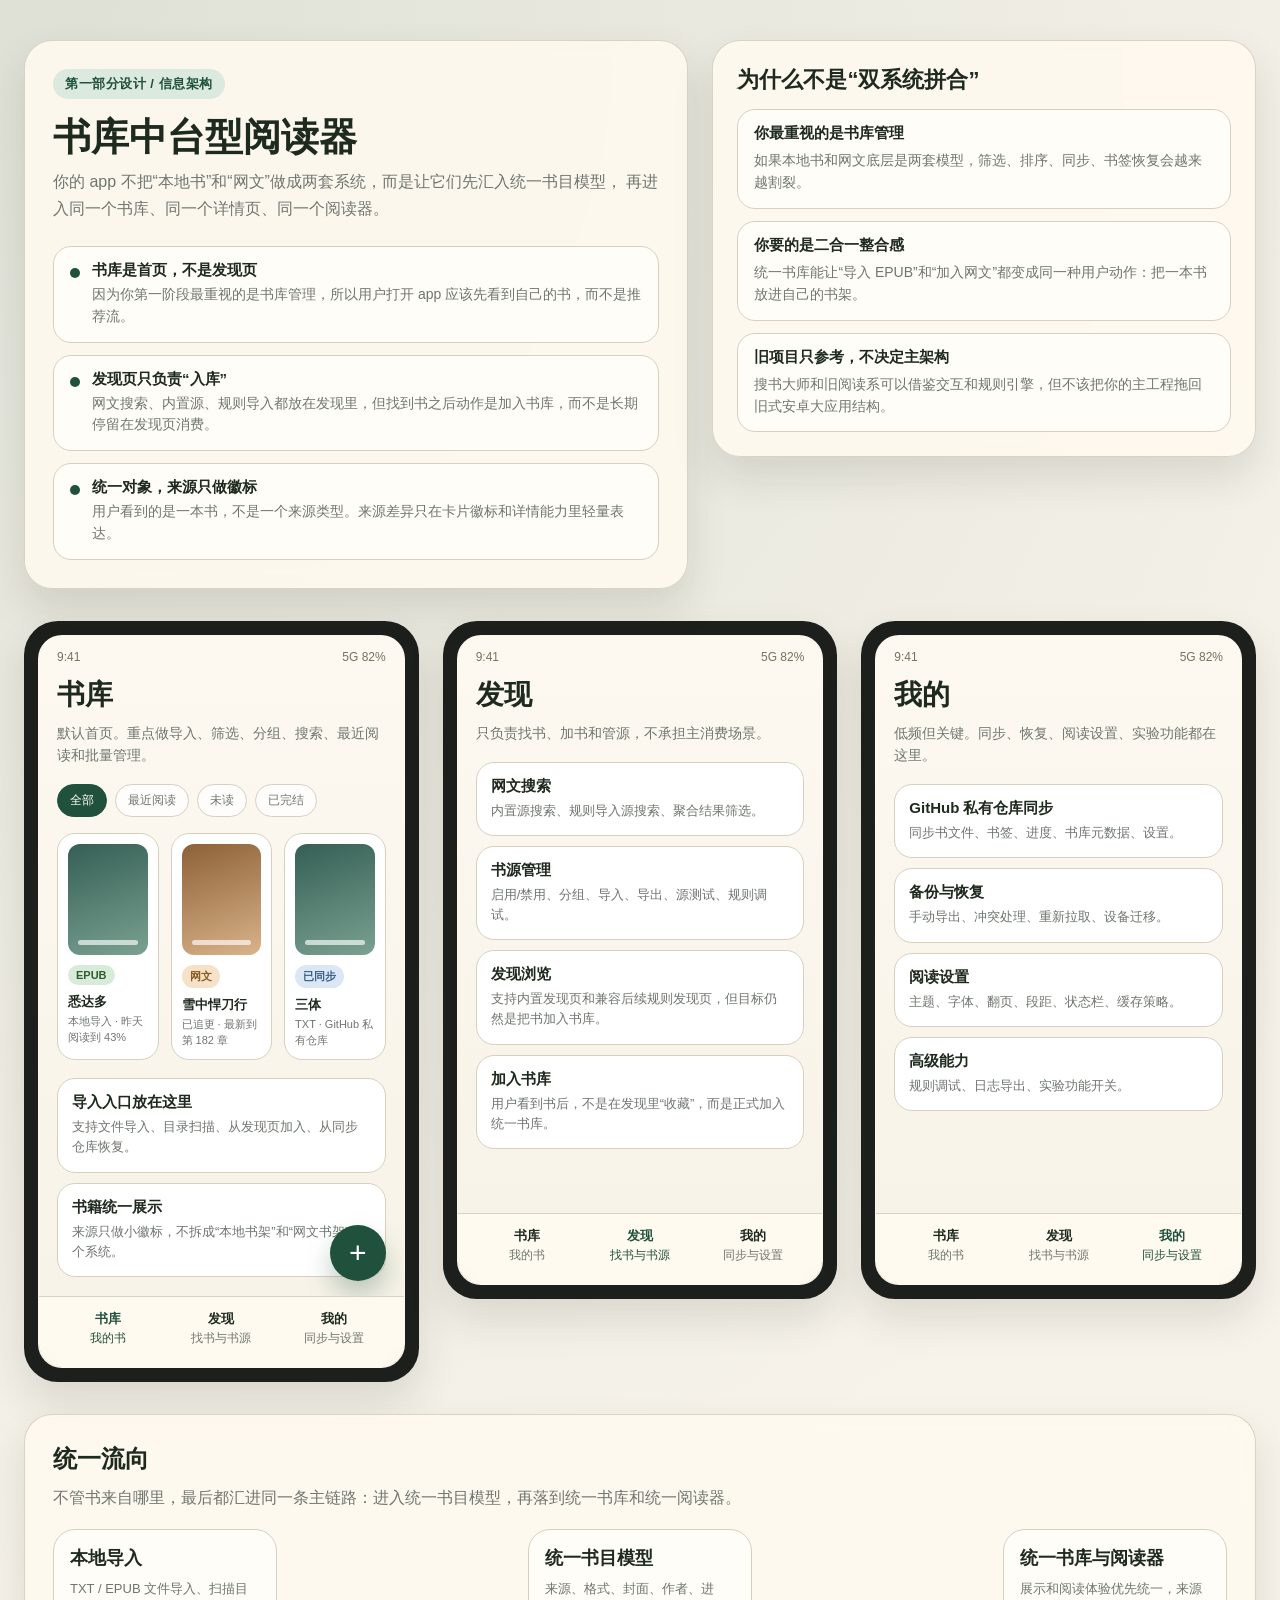
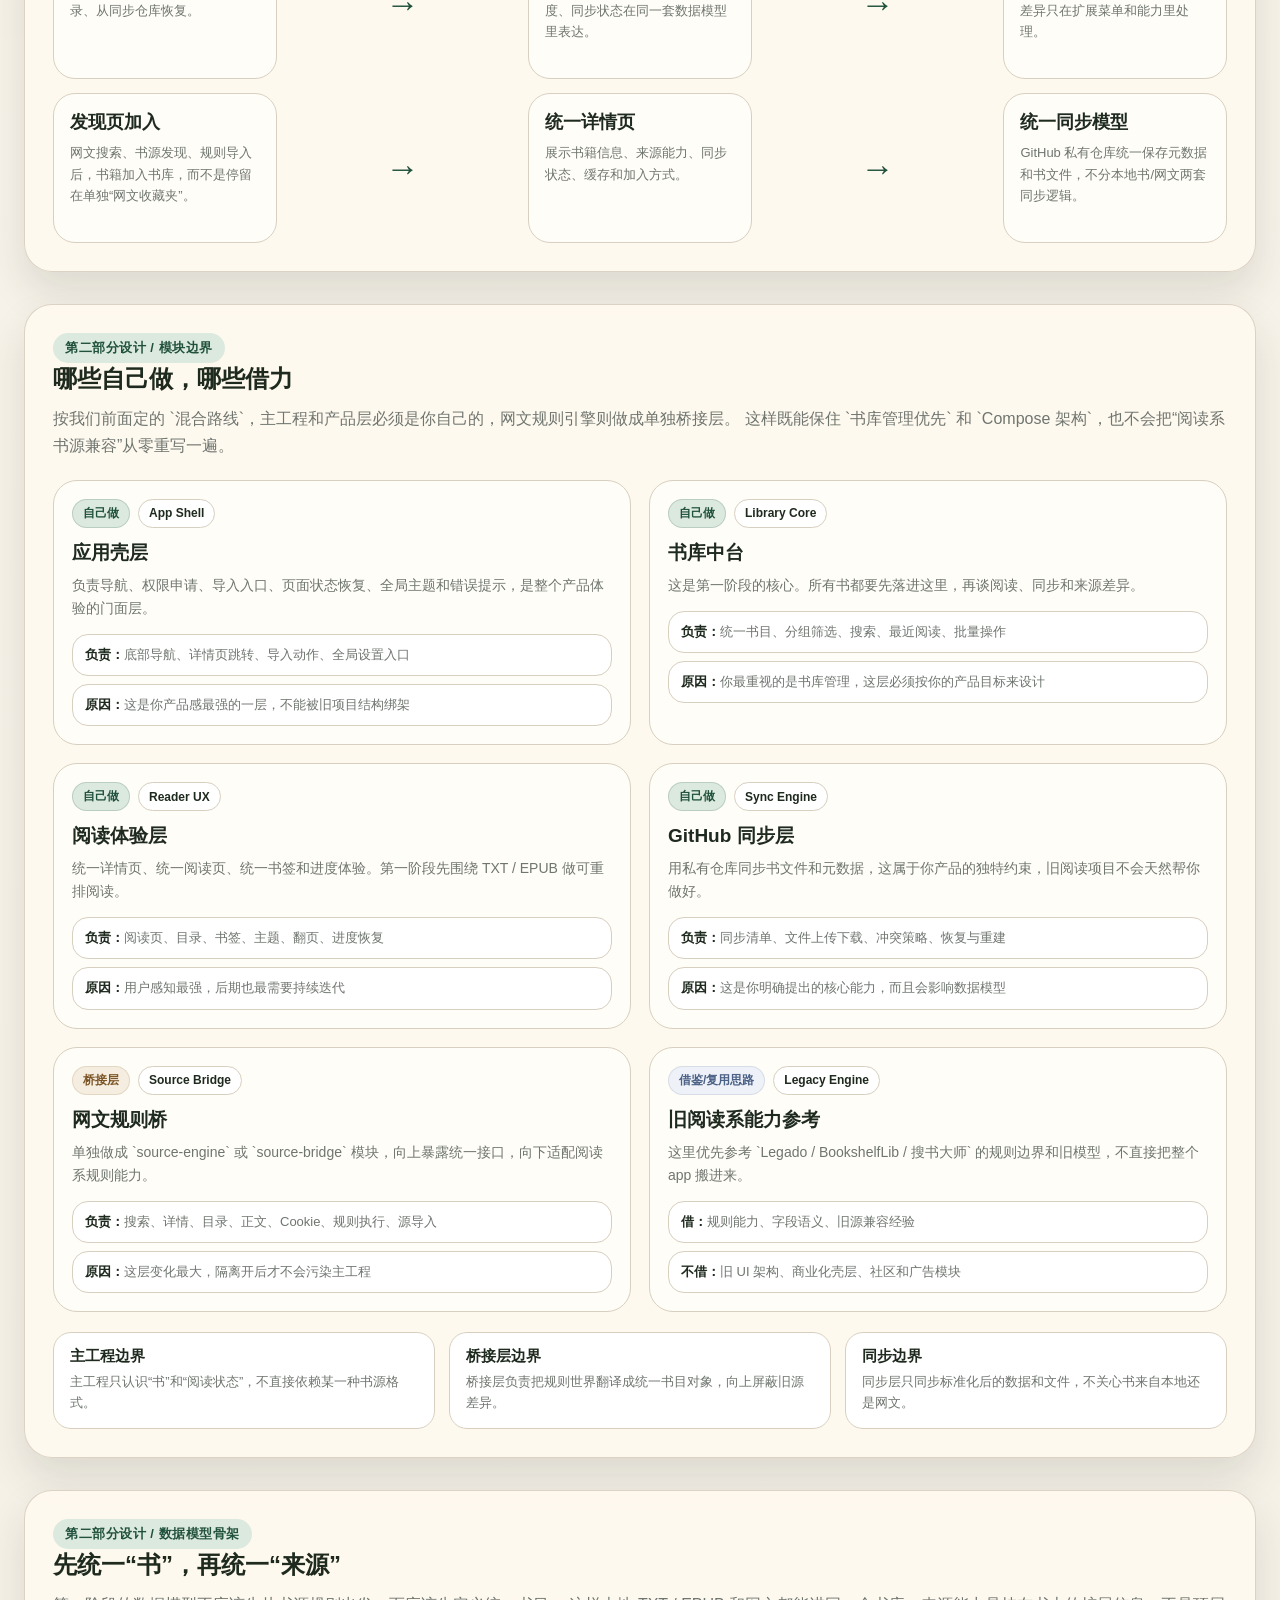
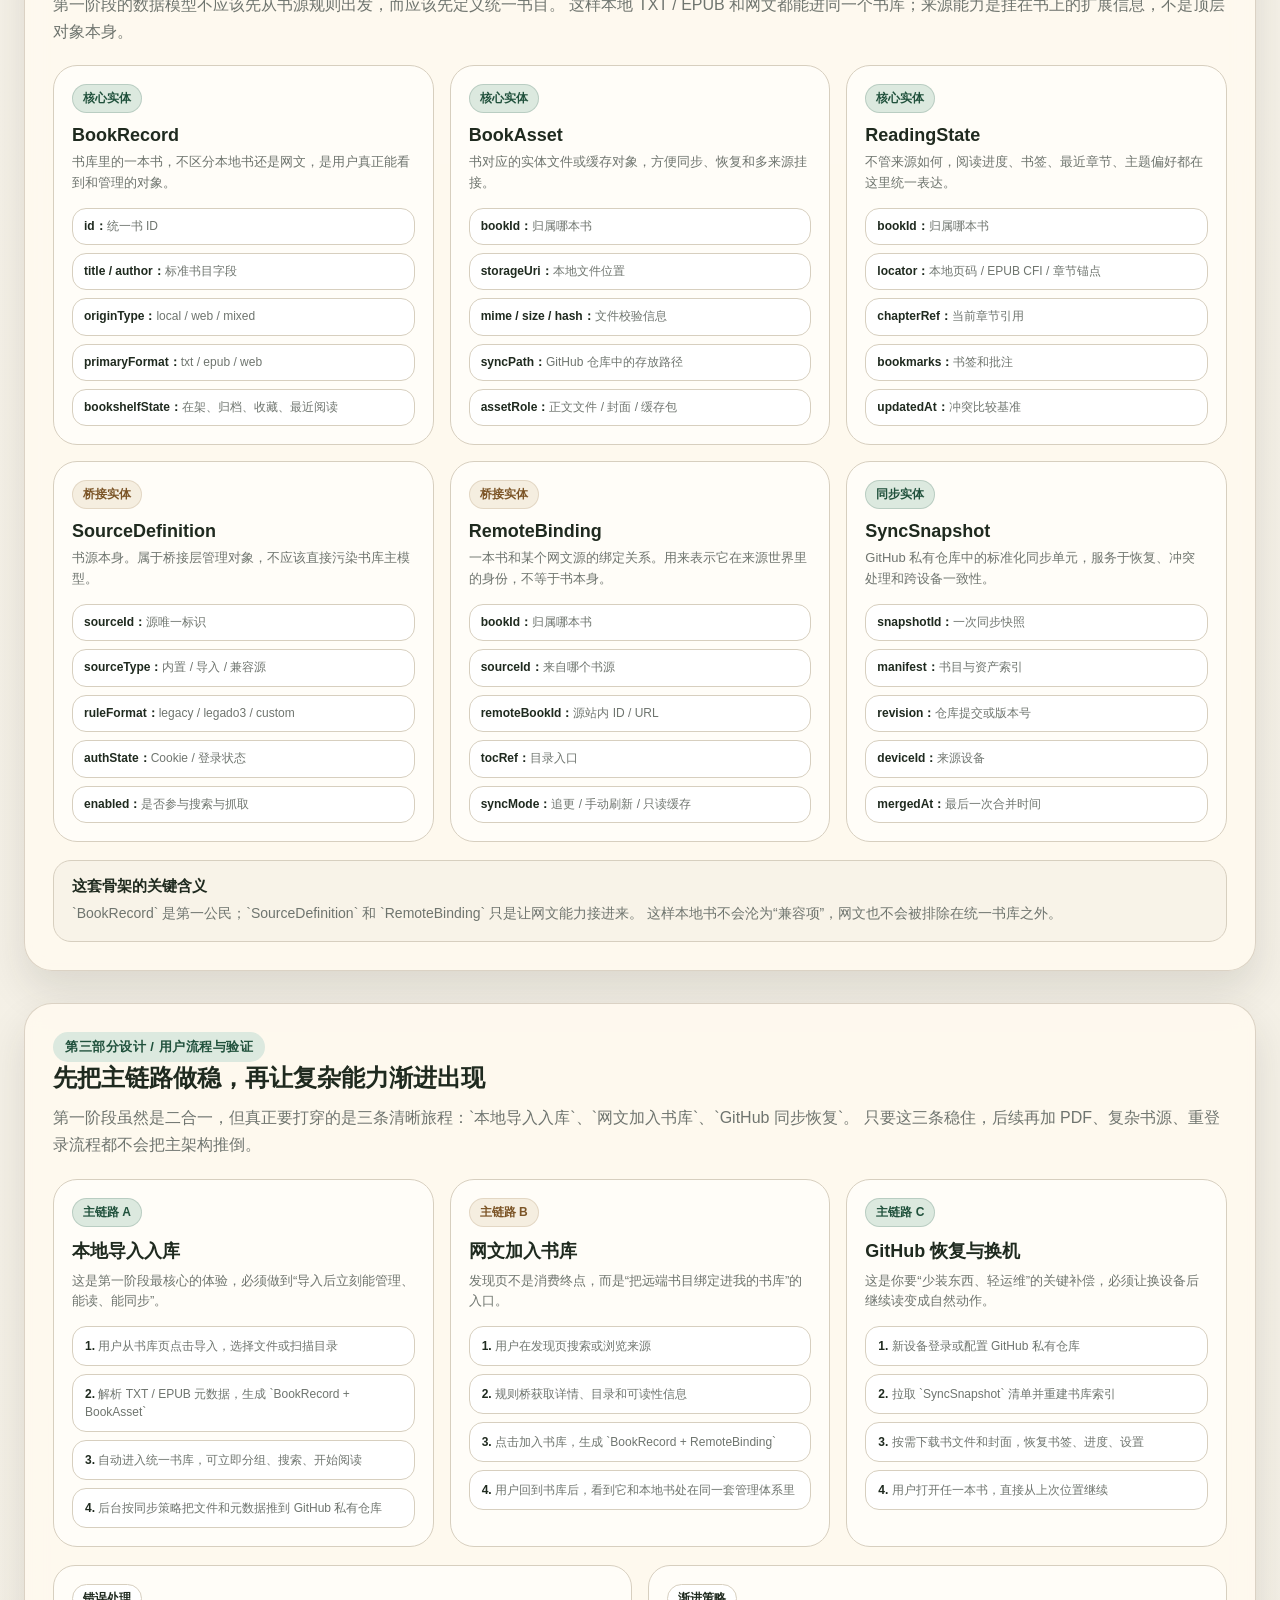
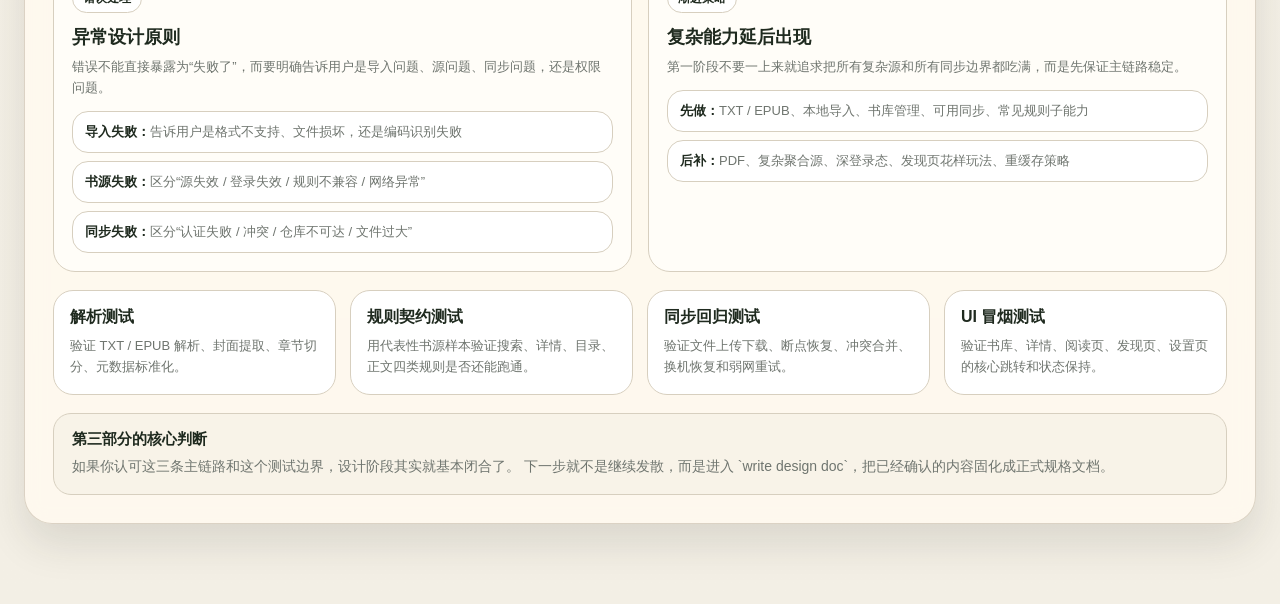
==== .mockups/info-architecture.html @ 95a9159b "docs: add android reader design spec" ====
<!DOCTYPE html>
<html lang="zh-CN">
<head>
  <meta charset="UTF-8">
  <meta name="viewport" content="width=device-width, initial-scale=1.0">
  <title>阅读器信息架构草图</title>
  <style>
    :root {
      --bg: #f3efe5;
      --panel: #fffaf0;
      --ink: #1f2a1f;
      --muted: #6f756f;
      --line: #d7cfbf;
      --accent: #20513c;
      --accent-soft: #dce9df;
      --warn: #8a5a1f;
      --tag-local: #d8ead8;
      --tag-web: #f5e2c8;
      --tag-sync: #dce7f6;
      --shadow: 0 20px 40px rgba(39, 40, 31, 0.12);
    }

    * {
      box-sizing: border-box;
    }

    body {
      margin: 0;
      font-family: "PingFang SC", "Hiragino Sans GB", "Noto Sans CJK SC", sans-serif;
      background:
        radial-gradient(circle at top left, rgba(32, 81, 60, 0.12), transparent 30%),
        linear-gradient(180deg, #f8f4eb 0%, var(--bg) 100%);
      color: var(--ink);
    }

    .page {
      max-width: 1380px;
      margin: 0 auto;
      padding: 40px 24px 80px;
    }

    .hero {
      display: grid;
      grid-template-columns: 1.1fr 0.9fr;
      gap: 24px;
      align-items: start;
      margin-bottom: 32px;
    }

    .hero-card,
    .panel {
      background: rgba(255, 250, 240, 0.88);
      border: 1px solid rgba(215, 207, 191, 0.9);
      border-radius: 28px;
      box-shadow: var(--shadow);
      backdrop-filter: blur(10px);
    }

    .hero-card {
      padding: 28px;
    }

    .eyebrow {
      display: inline-block;
      padding: 6px 12px;
      border-radius: 999px;
      background: var(--accent-soft);
      color: var(--accent);
      font-size: 13px;
      font-weight: 700;
      letter-spacing: 0.04em;
    }

    h1 {
      margin: 18px 0 10px;
      font-size: 38px;
      line-height: 1.08;
    }

    .subtitle {
      margin: 0;
      color: var(--muted);
      font-size: 16px;
      line-height: 1.7;
    }

    .summary {
      display: grid;
      gap: 12px;
      margin-top: 24px;
    }

    .summary-item {
      display: flex;
      gap: 12px;
      align-items: flex-start;
      padding: 14px 16px;
      border: 1px solid var(--line);
      border-radius: 18px;
      background: #fffdf8;
    }

    .summary-item strong {
      display: block;
      margin-bottom: 4px;
      font-size: 15px;
    }

    .summary-item span {
      color: var(--muted);
      font-size: 14px;
      line-height: 1.55;
    }

    .dot {
      width: 10px;
      height: 10px;
      margin-top: 7px;
      border-radius: 50%;
      background: var(--accent);
      flex: 0 0 auto;
    }

    .compare {
      padding: 24px;
    }

    .compare h2 {
      margin: 0 0 14px;
      font-size: 22px;
    }

    .compare-box {
      display: grid;
      gap: 12px;
    }

    .compare-row {
      padding: 14px 16px;
      border-radius: 18px;
      border: 1px solid var(--line);
      background: #fffdf8;
    }

    .compare-row strong {
      display: block;
      margin-bottom: 6px;
      font-size: 15px;
    }

    .compare-row p {
      margin: 0;
      color: var(--muted);
      font-size: 14px;
      line-height: 1.6;
    }

    .phones {
      display: grid;
      grid-template-columns: repeat(3, minmax(260px, 1fr));
      gap: 24px;
      margin-bottom: 32px;
      align-items: start;
    }

    .phone {
      background: #1d1f1d;
      padding: 14px;
      border-radius: 34px;
      box-shadow: var(--shadow);
      align-self: start;
    }

    .phone-screen {
      background: linear-gradient(180deg, #fdf9f1 0%, #f6f2e7 100%);
      min-height: 650px;
      border-radius: 24px;
      overflow: hidden;
      border: 1px solid rgba(255,255,255,0.25);
      position: relative;
    }

    .status {
      padding: 14px 18px 4px;
      font-size: 12px;
      color: #777160;
      display: flex;
      justify-content: space-between;
    }

    .screen-body {
      padding: 0 18px 90px;
    }

    .screen-title {
      margin: 8px 0 8px;
      font-size: 28px;
    }

    .screen-copy {
      margin: 0 0 18px;
      color: var(--muted);
      font-size: 14px;
      line-height: 1.6;
    }

    .toolbar {
      display: flex;
      gap: 8px;
      margin-bottom: 16px;
      flex-wrap: wrap;
    }

    .pill {
      padding: 7px 12px;
      border-radius: 999px;
      border: 1px solid var(--line);
      font-size: 12px;
      color: var(--muted);
      background: rgba(255,255,255,0.8);
    }

    .pill.active {
      background: var(--accent);
      color: #fff;
      border-color: var(--accent);
    }

    .shelf-grid {
      display: grid;
      grid-template-columns: repeat(3, 1fr);
      gap: 12px;
      margin-bottom: 18px;
    }

    .book-card {
      background: #fff;
      border: 1px solid var(--line);
      border-radius: 18px;
      padding: 10px;
    }

    .cover {
      aspect-ratio: 0.72;
      border-radius: 12px;
      background: linear-gradient(160deg, #355f55, #7aa191);
      margin-bottom: 10px;
      position: relative;
      overflow: hidden;
    }

    .cover.alt {
      background: linear-gradient(160deg, #8d6137, #d9b38a);
    }

    .cover::after {
      content: "";
      position: absolute;
      inset: auto 10px 10px;
      height: 5px;
      border-radius: 999px;
      background: rgba(255,255,255,0.65);
    }

    .tag {
      display: inline-block;
      padding: 4px 8px;
      border-radius: 999px;
      font-size: 11px;
      font-weight: 700;
      margin-bottom: 8px;
    }

    .tag.local {
      background: var(--tag-local);
      color: #315c31;
    }

    .tag.web {
      background: var(--tag-web);
      color: #8a5a1f;
    }

    .tag.sync {
      background: var(--tag-sync);
      color: #395f8b;
    }

    .book-name {
      margin: 0 0 4px;
      font-size: 13px;
      font-weight: 700;
      line-height: 1.35;
    }

    .meta {
      margin: 0;
      color: var(--muted);
      font-size: 11px;
      line-height: 1.45;
    }

    .module-list {
      display: grid;
      gap: 10px;
    }

    .module {
      padding: 14px;
      background: #fff;
      border: 1px solid var(--line);
      border-radius: 18px;
    }

    .module strong {
      display: block;
      margin-bottom: 5px;
      font-size: 15px;
    }

    .module p {
      margin: 0;
      color: var(--muted);
      font-size: 13px;
      line-height: 1.55;
    }

    .fab {
      position: absolute;
      right: 18px;
      bottom: 86px;
      width: 56px;
      height: 56px;
      border-radius: 50%;
      background: var(--accent);
      color: #fff;
      display: grid;
      place-items: center;
      font-size: 30px;
      box-shadow: 0 14px 26px rgba(32, 81, 60, 0.28);
    }

    .tabbar {
      position: absolute;
      left: 0;
      right: 0;
      bottom: 0;
      display: grid;
      grid-template-columns: repeat(3, 1fr);
      gap: 6px;
      padding: 12px 16px 20px;
      background: rgba(255, 250, 240, 0.95);
      border-top: 1px solid rgba(215, 207, 191, 0.95);
      backdrop-filter: blur(8px);
    }

    .tab {
      text-align: center;
      color: var(--muted);
      font-size: 12px;
      line-height: 1.5;
    }

    .tab strong {
      display: block;
      font-size: 13px;
      color: var(--ink);
    }

    .tab.active strong,
    .tab.active {
      color: var(--accent);
    }

    .flow {
      padding: 28px;
    }

    .flow h2 {
      margin: 0 0 10px;
      font-size: 24px;
    }

    .flow p {
      margin: 0 0 18px;
      color: var(--muted);
      line-height: 1.65;
    }

    .flow-grid {
      display: grid;
      grid-template-columns: repeat(5, 1fr);
      gap: 14px;
      align-items: stretch;
    }

    .flow-card {
      background: #fffdf8;
      border: 1px solid var(--line);
      border-radius: 22px;
      padding: 16px;
      min-height: 150px;
    }

    .flow-card h3 {
      margin: 0 0 8px;
      font-size: 18px;
    }

    .flow-card p {
      margin: 0;
      font-size: 13px;
      color: var(--muted);
    }

    .arrow {
      display: grid;
      place-items: center;
      color: var(--accent);
      font-size: 34px;
      font-weight: 700;
    }

    .section-block {
      margin-top: 32px;
      padding: 28px;
    }

    .section-block h2 {
      margin: 0 0 10px;
      font-size: 24px;
    }

    .section-block > p {
      margin: 0 0 20px;
      color: var(--muted);
      line-height: 1.7;
    }

    .architecture-grid {
      display: grid;
      grid-template-columns: repeat(2, minmax(0, 1fr));
      gap: 18px;
      margin-bottom: 20px;
    }

    .architecture-card {
      background: #fffdf8;
      border: 1px solid var(--line);
      border-radius: 24px;
      padding: 18px;
    }

    .architecture-card h3 {
      margin: 0 0 8px;
      font-size: 19px;
    }

    .architecture-card p {
      margin: 0 0 14px;
      color: var(--muted);
      font-size: 14px;
      line-height: 1.65;
    }

    .badge-row {
      display: flex;
      flex-wrap: wrap;
      gap: 8px;
      margin-bottom: 12px;
    }

    .badge {
      display: inline-flex;
      align-items: center;
      justify-content: center;
      min-height: 28px;
      padding: 5px 10px;
      border-radius: 999px;
      font-size: 12px;
      font-weight: 700;
      border: 1px solid var(--line);
      background: #fff;
      color: var(--ink);
    }

    .badge.owned {
      background: var(--accent-soft);
      color: var(--accent);
      border-color: rgba(32, 81, 60, 0.18);
    }

    .badge.bridge {
      background: #f5eee0;
      color: #7b5426;
      border-color: rgba(123, 84, 38, 0.15);
    }

    .badge.borrowed {
      background: #eef1f7;
      color: #4b6186;
      border-color: rgba(75, 97, 134, 0.14);
    }

    .mini-list {
      display: grid;
      gap: 8px;
    }

    .mini-item {
      padding: 10px 12px;
      border-radius: 16px;
      border: 1px solid var(--line);
      background: #fff;
      font-size: 13px;
      line-height: 1.55;
      color: var(--muted);
    }

    .mini-item strong {
      color: var(--ink);
    }

    .boundary-strip {
      display: grid;
      grid-template-columns: repeat(3, minmax(0, 1fr));
      gap: 14px;
      margin-top: 6px;
    }

    .boundary-box {
      padding: 14px 16px;
      border-radius: 18px;
      border: 1px solid var(--line);
      background: #fff;
    }

    .boundary-box strong {
      display: block;
      margin-bottom: 6px;
      font-size: 15px;
    }

    .boundary-box p {
      margin: 0;
      color: var(--muted);
      font-size: 13px;
      line-height: 1.6;
    }

    .data-grid {
      display: grid;
      grid-template-columns: repeat(3, minmax(0, 1fr));
      gap: 16px;
      margin-top: 18px;
    }

    .entity {
      border-radius: 24px;
      border: 1px solid var(--line);
      background: #fffdf8;
      padding: 18px;
    }

    .entity h3 {
      margin: 0 0 6px;
      font-size: 18px;
    }

    .entity p {
      margin: 0 0 14px;
      color: var(--muted);
      font-size: 13px;
      line-height: 1.6;
    }

    .field-list {
      display: grid;
      gap: 8px;
    }

    .field {
      padding: 9px 11px;
      border-radius: 14px;
      background: #fff;
      border: 1px solid var(--line);
      font-size: 12px;
      color: var(--muted);
      line-height: 1.45;
    }

    .field strong {
      color: var(--ink);
    }

    .next-box {
      margin-top: 18px;
      padding: 16px 18px;
      border-radius: 18px;
      background: #f8f3e8;
      border: 1px solid var(--line);
    }

    .next-box strong {
      display: block;
      margin-bottom: 6px;
      font-size: 15px;
    }

    .next-box p {
      margin: 0;
      color: var(--muted);
      font-size: 14px;
      line-height: 1.65;
    }

    .journey-grid {
      display: grid;
      grid-template-columns: repeat(3, minmax(0, 1fr));
      gap: 16px;
      margin-top: 18px;
    }

    .journey {
      border-radius: 24px;
      border: 1px solid var(--line);
      background: #fffdf8;
      padding: 18px;
    }

    .journey h3 {
      margin: 0 0 8px;
      font-size: 18px;
    }

    .journey p {
      margin: 0 0 14px;
      color: var(--muted);
      font-size: 13px;
      line-height: 1.6;
    }

    .steps {
      display: grid;
      gap: 8px;
    }

    .step {
      padding: 10px 12px;
      border-radius: 14px;
      border: 1px solid var(--line);
      background: #fff;
      font-size: 12px;
      line-height: 1.5;
      color: var(--muted);
    }

    .step strong {
      color: var(--ink);
    }

    .risk-grid {
      display: grid;
      grid-template-columns: repeat(2, minmax(0, 1fr));
      gap: 16px;
      margin-top: 18px;
    }

    .risk-card {
      border-radius: 22px;
      border: 1px solid var(--line);
      background: #fffdf8;
      padding: 18px;
    }

    .risk-card h3 {
      margin: 0 0 8px;
      font-size: 18px;
    }

    .risk-card p {
      margin: 0 0 12px;
      color: var(--muted);
      font-size: 13px;
      line-height: 1.6;
    }

    .test-grid {
      display: grid;
      grid-template-columns: repeat(4, minmax(0, 1fr));
      gap: 14px;
      margin-top: 18px;
    }

    .test-card {
      border-radius: 20px;
      border: 1px solid var(--line);
      background: #fff;
      padding: 16px;
    }

    .test-card h3 {
      margin: 0 0 8px;
      font-size: 16px;
    }

    .test-card p {
      margin: 0;
      color: var(--muted);
      font-size: 13px;
      line-height: 1.6;
    }

    @media (max-width: 1120px) {
      .hero,
      .phones,
      .flow-grid,
      .architecture-grid,
      .boundary-strip,
      .data-grid,
      .journey-grid,
      .risk-grid,
      .test-grid {
        grid-template-columns: 1fr;
      }

      .arrow {
        transform: rotate(90deg);
      }
    }
  </style>
</head>
<body>
  <div class="page">
    <section class="hero">
      <div class="hero-card">
        <span class="eyebrow">第一部分设计 / 信息架构</span>
        <h1>书库中台型阅读器</h1>
        <p class="subtitle">
          你的 app 不把“本地书”和“网文”做成两套系统，而是让它们先汇入统一书目模型，
          再进入同一个书库、同一个详情页、同一个阅读器。
        </p>
        <div class="summary">
          <div class="summary-item">
            <span class="dot"></span>
            <div>
              <strong>书库是首页，不是发现页</strong>
              <span>因为你第一阶段最重视的是书库管理，所以用户打开 app 应该先看到自己的书，而不是推荐流。</span>
            </div>
          </div>
          <div class="summary-item">
            <span class="dot"></span>
            <div>
              <strong>发现页只负责“入库”</strong>
              <span>网文搜索、内置源、规则导入都放在发现里，但找到书之后动作是加入书库，而不是长期停留在发现页消费。</span>
            </div>
          </div>
          <div class="summary-item">
            <span class="dot"></span>
            <div>
              <strong>统一对象，来源只做徽标</strong>
              <span>用户看到的是一本书，不是一个来源类型。来源差异只在卡片徽标和详情能力里轻量表达。</span>
            </div>
          </div>
        </div>
      </div>

      <div class="panel compare">
        <h2>为什么不是“双系统拼合”</h2>
        <div class="compare-box">
          <div class="compare-row">
            <strong>你最重视的是书库管理</strong>
            <p>如果本地书和网文底层是两套模型，筛选、排序、同步、书签恢复会越来越割裂。</p>
          </div>
          <div class="compare-row">
            <strong>你要的是二合一整合感</strong>
            <p>统一书库能让“导入 EPUB”和“加入网文”都变成同一种用户动作：把一本书放进自己的书架。</p>
          </div>
          <div class="compare-row">
            <strong>旧项目只参考，不决定主架构</strong>
            <p>搜书大师和旧阅读系可以借鉴交互和规则引擎，但不该把你的主工程拖回旧式安卓大应用结构。</p>
          </div>
        </div>
      </div>
    </section>

    <section class="phones">
      <div class="phone">
        <div class="phone-screen">
          <div class="status"><span>9:41</span><span>5G 82%</span></div>
          <div class="screen-body">
            <h2 class="screen-title">书库</h2>
            <p class="screen-copy">默认首页。重点做导入、筛选、分组、搜索、最近阅读和批量管理。</p>
            <div class="toolbar">
              <span class="pill active">全部</span>
              <span class="pill">最近阅读</span>
              <span class="pill">未读</span>
              <span class="pill">已完结</span>
            </div>
            <div class="shelf-grid">
              <div class="book-card">
                <div class="cover"></div>
                <span class="tag local">EPUB</span>
                <p class="book-name">悉达多</p>
                <p class="meta">本地导入 · 昨天阅读到 43%</p>
              </div>
              <div class="book-card">
                <div class="cover alt"></div>
                <span class="tag web">网文</span>
                <p class="book-name">雪中悍刀行</p>
                <p class="meta">已追更 · 最新到第 182 章</p>
              </div>
              <div class="book-card">
                <div class="cover"></div>
                <span class="tag sync">已同步</span>
                <p class="book-name">三体</p>
                <p class="meta">TXT · GitHub 私有仓库</p>
              </div>
            </div>
            <div class="module-list">
              <div class="module">
                <strong>导入入口放在这里</strong>
                <p>支持文件导入、目录扫描、从发现页加入、从同步仓库恢复。</p>
              </div>
              <div class="module">
                <strong>书籍统一展示</strong>
                <p>来源只做小徽标，不拆成“本地书架”和“网文书架”两个系统。</p>
              </div>
            </div>
          </div>
          <div class="fab">+</div>
          <div class="tabbar">
            <div class="tab active"><strong>书库</strong>我的书</div>
            <div class="tab"><strong>发现</strong>找书与书源</div>
            <div class="tab"><strong>我的</strong>同步与设置</div>
          </div>
        </div>
      </div>

      <div class="phone">
        <div class="phone-screen">
          <div class="status"><span>9:41</span><span>5G 82%</span></div>
          <div class="screen-body">
            <h2 class="screen-title">发现</h2>
            <p class="screen-copy">只负责找书、加书和管源，不承担主消费场景。</p>
            <div class="module-list">
              <div class="module">
                <strong>网文搜索</strong>
                <p>内置源搜索、规则导入源搜索、聚合结果筛选。</p>
              </div>
              <div class="module">
                <strong>书源管理</strong>
                <p>启用/禁用、分组、导入、导出、源测试、规则调试。</p>
              </div>
              <div class="module">
                <strong>发现浏览</strong>
                <p>支持内置发现页和兼容后续规则发现页，但目标仍然是把书加入书库。</p>
              </div>
              <div class="module">
                <strong>加入书库</strong>
                <p>用户看到书后，不是在发现里“收藏”，而是正式加入统一书库。</p>
              </div>
            </div>
          </div>
          <div class="tabbar">
            <div class="tab"><strong>书库</strong>我的书</div>
            <div class="tab active"><strong>发现</strong>找书与书源</div>
            <div class="tab"><strong>我的</strong>同步与设置</div>
          </div>
        </div>
      </div>

      <div class="phone">
        <div class="phone-screen">
          <div class="status"><span>9:41</span><span>5G 82%</span></div>
          <div class="screen-body">
            <h2 class="screen-title">我的</h2>
            <p class="screen-copy">低频但关键。同步、恢复、阅读设置、实验功能都在这里。</p>
            <div class="module-list">
              <div class="module">
                <strong>GitHub 私有仓库同步</strong>
                <p>同步书文件、书签、进度、书库元数据、设置。</p>
              </div>
              <div class="module">
                <strong>备份与恢复</strong>
                <p>手动导出、冲突处理、重新拉取、设备迁移。</p>
              </div>
              <div class="module">
                <strong>阅读设置</strong>
                <p>主题、字体、翻页、段距、状态栏、缓存策略。</p>
              </div>
              <div class="module">
                <strong>高级能力</strong>
                <p>规则调试、日志导出、实验功能开关。</p>
              </div>
            </div>
          </div>
          <div class="tabbar">
            <div class="tab"><strong>书库</strong>我的书</div>
            <div class="tab"><strong>发现</strong>找书与书源</div>
            <div class="tab active"><strong>我的</strong>同步与设置</div>
          </div>
        </div>
      </div>
    </section>

    <section class="panel flow">
      <h2>统一流向</h2>
      <p>不管书来自哪里，最后都汇进同一条主链路：进入统一书目模型，再落到统一书库和统一阅读器。</p>
      <div class="flow-grid">
        <div class="flow-card">
          <h3>本地导入</h3>
          <p>TXT / EPUB 文件导入、扫描目录、从同步仓库恢复。</p>
        </div>
        <div class="arrow">→</div>
        <div class="flow-card">
          <h3>统一书目模型</h3>
          <p>来源、格式、封面、作者、进度、同步状态在同一套数据模型里表达。</p>
        </div>
        <div class="arrow">→</div>
        <div class="flow-card">
          <h3>统一书库与阅读器</h3>
          <p>展示和阅读体验优先统一，来源差异只在扩展菜单和能力里处理。</p>
        </div>
      </div>
      <div class="flow-grid" style="margin-top:14px;">
        <div class="flow-card">
          <h3>发现页加入</h3>
          <p>网文搜索、书源发现、规则导入后，书籍加入书库，而不是停留在单独“网文收藏夹”。</p>
        </div>
        <div class="arrow">→</div>
        <div class="flow-card">
          <h3>统一详情页</h3>
          <p>展示书籍信息、来源能力、同步状态、缓存和加入方式。</p>
        </div>
        <div class="arrow">→</div>
        <div class="flow-card">
          <h3>统一同步模型</h3>
          <p>GitHub 私有仓库统一保存元数据和书文件，不分本地书/网文两套同步逻辑。</p>
        </div>
      </div>
    </section>

    <section class="panel section-block">
      <span class="eyebrow">第二部分设计 / 模块边界</span>
      <h2>哪些自己做，哪些借力</h2>
      <p>
        按我们前面定的 `混合路线`，主工程和产品层必须是你自己的，网文规则引擎则做成单独桥接层。
        这样既能保住 `书库管理优先` 和 `Compose 架构`，也不会把“阅读系书源兼容”从零重写一遍。
      </p>

      <div class="architecture-grid">
        <div class="architecture-card">
          <div class="badge-row">
            <span class="badge owned">自己做</span>
            <span class="badge">App Shell</span>
          </div>
          <h3>应用壳层</h3>
          <p>负责导航、权限申请、导入入口、页面状态恢复、全局主题和错误提示，是整个产品体验的门面层。</p>
          <div class="mini-list">
            <div class="mini-item"><strong>负责：</strong>底部导航、详情页跳转、导入动作、全局设置入口</div>
            <div class="mini-item"><strong>原因：</strong>这是你产品感最强的一层，不能被旧项目结构绑架</div>
          </div>
        </div>

        <div class="architecture-card">
          <div class="badge-row">
            <span class="badge owned">自己做</span>
            <span class="badge">Library Core</span>
          </div>
          <h3>书库中台</h3>
          <p>这是第一阶段的核心。所有书都要先落进这里，再谈阅读、同步和来源差异。</p>
          <div class="mini-list">
            <div class="mini-item"><strong>负责：</strong>统一书目、分组筛选、搜索、最近阅读、批量操作</div>
            <div class="mini-item"><strong>原因：</strong>你最重视的是书库管理，这层必须按你的产品目标来设计</div>
          </div>
        </div>

        <div class="architecture-card">
          <div class="badge-row">
            <span class="badge owned">自己做</span>
            <span class="badge">Reader UX</span>
          </div>
          <h3>阅读体验层</h3>
          <p>统一详情页、统一阅读页、统一书签和进度体验。第一阶段先围绕 TXT / EPUB 做可重排阅读。</p>
          <div class="mini-list">
            <div class="mini-item"><strong>负责：</strong>阅读页、目录、书签、主题、翻页、进度恢复</div>
            <div class="mini-item"><strong>原因：</strong>用户感知最强，后期也最需要持续迭代</div>
          </div>
        </div>

        <div class="architecture-card">
          <div class="badge-row">
            <span class="badge owned">自己做</span>
            <span class="badge">Sync Engine</span>
          </div>
          <h3>GitHub 同步层</h3>
          <p>用私有仓库同步书文件和元数据，这属于你产品的独特约束，旧阅读项目不会天然帮你做好。</p>
          <div class="mini-list">
            <div class="mini-item"><strong>负责：</strong>同步清单、文件上传下载、冲突策略、恢复与重建</div>
            <div class="mini-item"><strong>原因：</strong>这是你明确提出的核心能力，而且会影响数据模型</div>
          </div>
        </div>

        <div class="architecture-card">
          <div class="badge-row">
            <span class="badge bridge">桥接层</span>
            <span class="badge">Source Bridge</span>
          </div>
          <h3>网文规则桥</h3>
          <p>单独做成 `source-engine` 或 `source-bridge` 模块，向上暴露统一接口，向下适配阅读系规则能力。</p>
          <div class="mini-list">
            <div class="mini-item"><strong>负责：</strong>搜索、详情、目录、正文、Cookie、规则执行、源导入</div>
            <div class="mini-item"><strong>原因：</strong>这层变化最大，隔离开后才不会污染主工程</div>
          </div>
        </div>

        <div class="architecture-card">
          <div class="badge-row">
            <span class="badge borrowed">借鉴/复用思路</span>
            <span class="badge">Legacy Engine</span>
          </div>
          <h3>旧阅读系能力参考</h3>
          <p>这里优先参考 `Legado / BookshelfLib / 搜书大师` 的规则边界和旧模型，不直接把整个 app 搬进来。</p>
          <div class="mini-list">
            <div class="mini-item"><strong>借：</strong>规则能力、字段语义、旧源兼容经验</div>
            <div class="mini-item"><strong>不借：</strong>旧 UI 架构、商业化壳层、社区和广告模块</div>
          </div>
        </div>
      </div>

      <div class="boundary-strip">
        <div class="boundary-box">
          <strong>主工程边界</strong>
          <p>主工程只认识“书”和“阅读状态”，不直接依赖某一种书源格式。</p>
        </div>
        <div class="boundary-box">
          <strong>桥接层边界</strong>
          <p>桥接层负责把规则世界翻译成统一书目对象，向上屏蔽旧源差异。</p>
        </div>
        <div class="boundary-box">
          <strong>同步边界</strong>
          <p>同步层只同步标准化后的数据和文件，不关心书来自本地还是网文。</p>
        </div>
      </div>
    </section>

    <section class="panel section-block">
      <span class="eyebrow">第二部分设计 / 数据模型骨架</span>
      <h2>先统一“书”，再统一“来源”</h2>
      <p>
        第一阶段的数据模型不应该先从书源规则出发，而应该先定义统一书目。
        这样本地 TXT / EPUB 和网文都能进同一个书库；来源能力是挂在书上的扩展信息，不是顶层对象本身。
      </p>

      <div class="data-grid">
        <article class="entity">
          <div class="badge-row">
            <span class="badge owned">核心实体</span>
          </div>
          <h3>BookRecord</h3>
          <p>书库里的一本书，不区分本地书还是网文，是用户真正能看到和管理的对象。</p>
          <div class="field-list">
            <div class="field"><strong>id：</strong>统一书 ID</div>
            <div class="field"><strong>title / author：</strong>标准书目字段</div>
            <div class="field"><strong>originType：</strong>local / web / mixed</div>
            <div class="field"><strong>primaryFormat：</strong>txt / epub / web</div>
            <div class="field"><strong>bookshelfState：</strong>在架、归档、收藏、最近阅读</div>
          </div>
        </article>

        <article class="entity">
          <div class="badge-row">
            <span class="badge owned">核心实体</span>
          </div>
          <h3>BookAsset</h3>
          <p>书对应的实体文件或缓存对象，方便同步、恢复和多来源挂接。</p>
          <div class="field-list">
            <div class="field"><strong>bookId：</strong>归属哪本书</div>
            <div class="field"><strong>storageUri：</strong>本地文件位置</div>
            <div class="field"><strong>mime / size / hash：</strong>文件校验信息</div>
            <div class="field"><strong>syncPath：</strong>GitHub 仓库中的存放路径</div>
            <div class="field"><strong>assetRole：</strong>正文文件 / 封面 / 缓存包</div>
          </div>
        </article>

        <article class="entity">
          <div class="badge-row">
            <span class="badge owned">核心实体</span>
          </div>
          <h3>ReadingState</h3>
          <p>不管来源如何，阅读进度、书签、最近章节、主题偏好都在这里统一表达。</p>
          <div class="field-list">
            <div class="field"><strong>bookId：</strong>归属哪本书</div>
            <div class="field"><strong>locator：</strong>本地页码 / EPUB CFI / 章节锚点</div>
            <div class="field"><strong>chapterRef：</strong>当前章节引用</div>
            <div class="field"><strong>bookmarks：</strong>书签和批注</div>
            <div class="field"><strong>updatedAt：</strong>冲突比较基准</div>
          </div>
        </article>

        <article class="entity">
          <div class="badge-row">
            <span class="badge bridge">桥接实体</span>
          </div>
          <h3>SourceDefinition</h3>
          <p>书源本身。属于桥接层管理对象，不应该直接污染书库主模型。</p>
          <div class="field-list">
            <div class="field"><strong>sourceId：</strong>源唯一标识</div>
            <div class="field"><strong>sourceType：</strong>内置 / 导入 / 兼容源</div>
            <div class="field"><strong>ruleFormat：</strong>legacy / legado3 / custom</div>
            <div class="field"><strong>authState：</strong>Cookie / 登录状态</div>
            <div class="field"><strong>enabled：</strong>是否参与搜索与抓取</div>
          </div>
        </article>

        <article class="entity">
          <div class="badge-row">
            <span class="badge bridge">桥接实体</span>
          </div>
          <h3>RemoteBinding</h3>
          <p>一本书和某个网文源的绑定关系。用来表示它在来源世界里的身份，不等于书本身。</p>
          <div class="field-list">
            <div class="field"><strong>bookId：</strong>归属哪本书</div>
            <div class="field"><strong>sourceId：</strong>来自哪个书源</div>
            <div class="field"><strong>remoteBookId：</strong>源站内 ID / URL</div>
            <div class="field"><strong>tocRef：</strong>目录入口</div>
            <div class="field"><strong>syncMode：</strong>追更 / 手动刷新 / 只读缓存</div>
          </div>
        </article>

        <article class="entity">
          <div class="badge-row">
            <span class="badge owned">同步实体</span>
          </div>
          <h3>SyncSnapshot</h3>
          <p>GitHub 私有仓库中的标准化同步单元，服务于恢复、冲突处理和跨设备一致性。</p>
          <div class="field-list">
            <div class="field"><strong>snapshotId：</strong>一次同步快照</div>
            <div class="field"><strong>manifest：</strong>书目与资产索引</div>
            <div class="field"><strong>revision：</strong>仓库提交或版本号</div>
            <div class="field"><strong>deviceId：</strong>来源设备</div>
            <div class="field"><strong>mergedAt：</strong>最后一次合并时间</div>
          </div>
        </article>
      </div>

      <div class="next-box">
        <strong>这套骨架的关键含义</strong>
        <p>
          `BookRecord` 是第一公民；`SourceDefinition` 和 `RemoteBinding` 只是让网文能力接进来。
          这样本地书不会沦为“兼容项”，网文也不会被排除在统一书库之外。
        </p>
      </div>
    </section>

    <section class="panel section-block">
      <span class="eyebrow">第三部分设计 / 用户流程与验证</span>
      <h2>先把主链路做稳，再让复杂能力渐进出现</h2>
      <p>
        第一阶段虽然是二合一，但真正要打穿的是三条清晰旅程：`本地导入入库`、`网文加入书库`、`GitHub 同步恢复`。
        只要这三条稳住，后续再加 PDF、复杂书源、重登录流程都不会把主架构推倒。
      </p>

      <div class="journey-grid">
        <article class="journey">
          <div class="badge-row">
            <span class="badge owned">主链路 A</span>
          </div>
          <h3>本地导入入库</h3>
          <p>这是第一阶段最核心的体验，必须做到“导入后立刻能管理、能读、能同步”。</p>
          <div class="steps">
            <div class="step"><strong>1.</strong> 用户从书库页点击导入，选择文件或扫描目录</div>
            <div class="step"><strong>2.</strong> 解析 TXT / EPUB 元数据，生成 `BookRecord + BookAsset`</div>
            <div class="step"><strong>3.</strong> 自动进入统一书库，可立即分组、搜索、开始阅读</div>
            <div class="step"><strong>4.</strong> 后台按同步策略把文件和元数据推到 GitHub 私有仓库</div>
          </div>
        </article>

        <article class="journey">
          <div class="badge-row">
            <span class="badge bridge">主链路 B</span>
          </div>
          <h3>网文加入书库</h3>
          <p>发现页不是消费终点，而是“把远端书目绑定进我的书库”的入口。</p>
          <div class="steps">
            <div class="step"><strong>1.</strong> 用户在发现页搜索或浏览来源</div>
            <div class="step"><strong>2.</strong> 规则桥获取详情、目录和可读性信息</div>
            <div class="step"><strong>3.</strong> 点击加入书库，生成 `BookRecord + RemoteBinding`</div>
            <div class="step"><strong>4.</strong> 用户回到书库后，看到它和本地书处在同一套管理体系里</div>
          </div>
        </article>

        <article class="journey">
          <div class="badge-row">
            <span class="badge owned">主链路 C</span>
          </div>
          <h3>GitHub 恢复与换机</h3>
          <p>这是你要“少装东西、轻运维”的关键补偿，必须让换设备后继续读变成自然动作。</p>
          <div class="steps">
            <div class="step"><strong>1.</strong> 新设备登录或配置 GitHub 私有仓库</div>
            <div class="step"><strong>2.</strong> 拉取 `SyncSnapshot` 清单并重建书库索引</div>
            <div class="step"><strong>3.</strong> 按需下载书文件和封面，恢复书签、进度、设置</div>
            <div class="step"><strong>4.</strong> 用户打开任一本书，直接从上次位置继续</div>
          </div>
        </article>
      </div>

      <div class="risk-grid">
        <div class="risk-card">
          <div class="badge-row">
            <span class="badge">错误处理</span>
          </div>
          <h3>异常设计原则</h3>
          <p>错误不能直接暴露为“失败了”，而要明确告诉用户是导入问题、源问题、同步问题，还是权限问题。</p>
          <div class="mini-list">
            <div class="mini-item"><strong>导入失败：</strong>告诉用户是格式不支持、文件损坏，还是编码识别失败</div>
            <div class="mini-item"><strong>书源失败：</strong>区分“源失效 / 登录失效 / 规则不兼容 / 网络异常”</div>
            <div class="mini-item"><strong>同步失败：</strong>区分“认证失败 / 冲突 / 仓库不可达 / 文件过大”</div>
          </div>
        </div>

        <div class="risk-card">
          <div class="badge-row">
            <span class="badge">渐进策略</span>
          </div>
          <h3>复杂能力延后出现</h3>
          <p>第一阶段不要一上来就追求把所有复杂源和所有同步边界都吃满，而是先保证主链路稳定。</p>
          <div class="mini-list">
            <div class="mini-item"><strong>先做：</strong>TXT / EPUB、本地导入、书库管理、可用同步、常见规则子能力</div>
            <div class="mini-item"><strong>后补：</strong>PDF、复杂聚合源、深登录态、发现页花样玩法、重缓存策略</div>
          </div>
        </div>
      </div>

      <div class="test-grid">
        <article class="test-card">
          <h3>解析测试</h3>
          <p>验证 TXT / EPUB 解析、封面提取、章节切分、元数据标准化。</p>
        </article>
        <article class="test-card">
          <h3>规则契约测试</h3>
          <p>用代表性书源样本验证搜索、详情、目录、正文四类规则是否还能跑通。</p>
        </article>
        <article class="test-card">
          <h3>同步回归测试</h3>
          <p>验证文件上传下载、断点恢复、冲突合并、换机恢复和弱网重试。</p>
        </article>
        <article class="test-card">
          <h3>UI 冒烟测试</h3>
          <p>验证书库、详情、阅读页、发现页、设置页的核心跳转和状态保持。</p>
        </article>
      </div>

      <div class="next-box">
        <strong>第三部分的核心判断</strong>
        <p>
          如果你认可这三条主链路和这个测试边界，设计阶段其实就基本闭合了。
          下一步就不是继续发散，而是进入 `write design doc`，把已经确认的内容固化成正式规格文档。
        </p>
      </div>
    </section>
  </div>
</body>
</html>
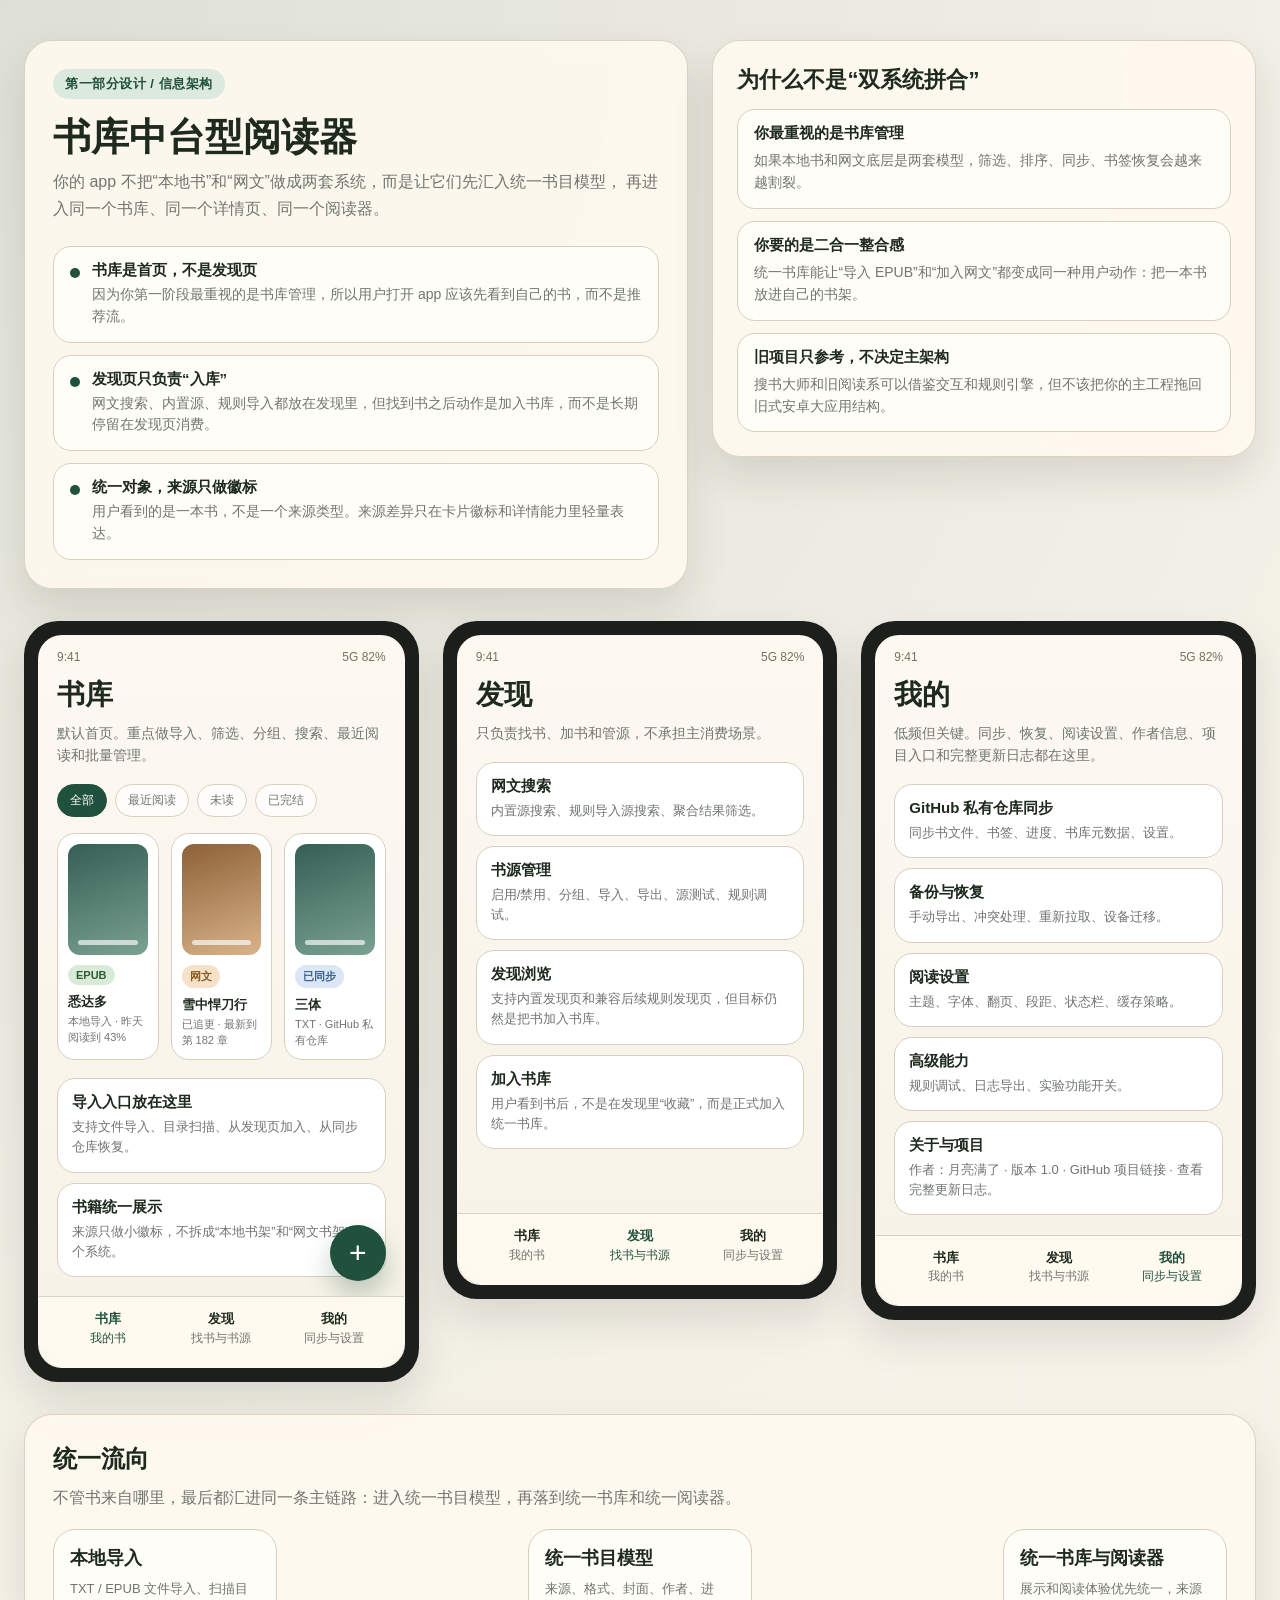
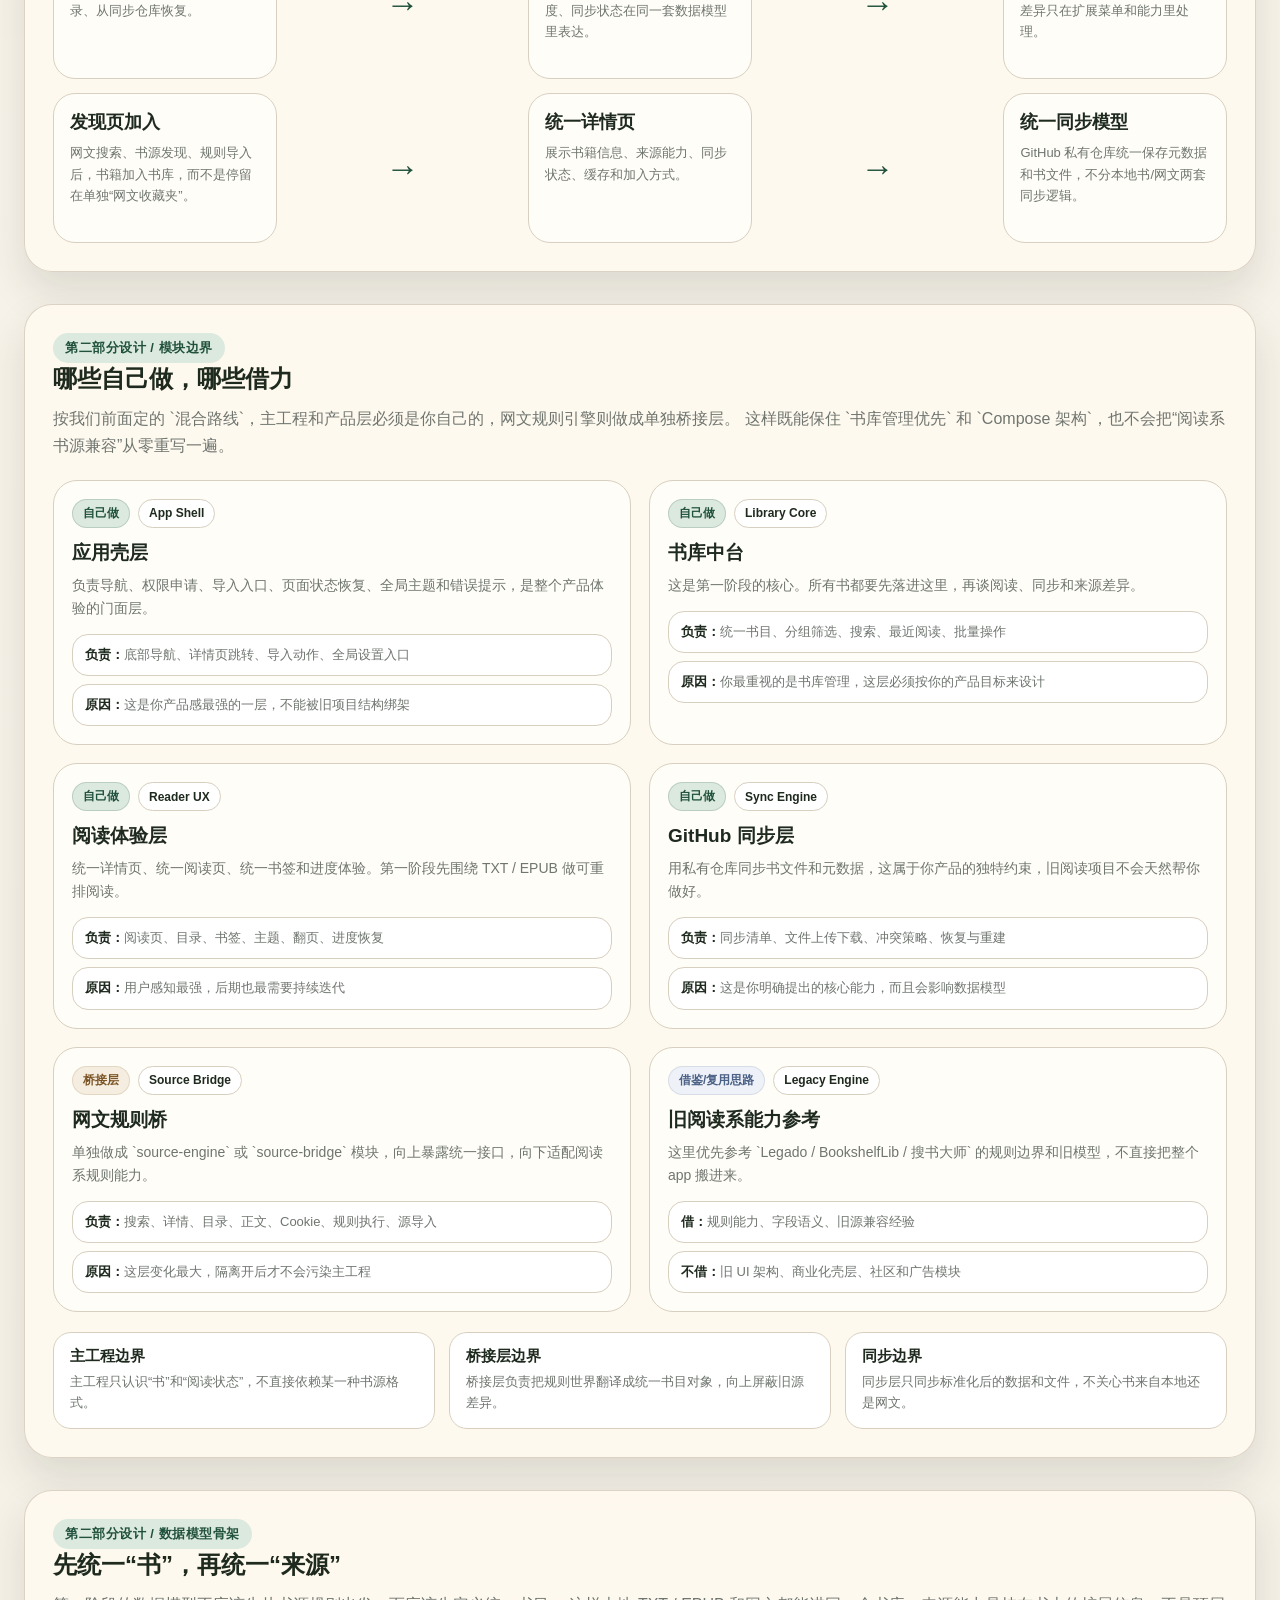
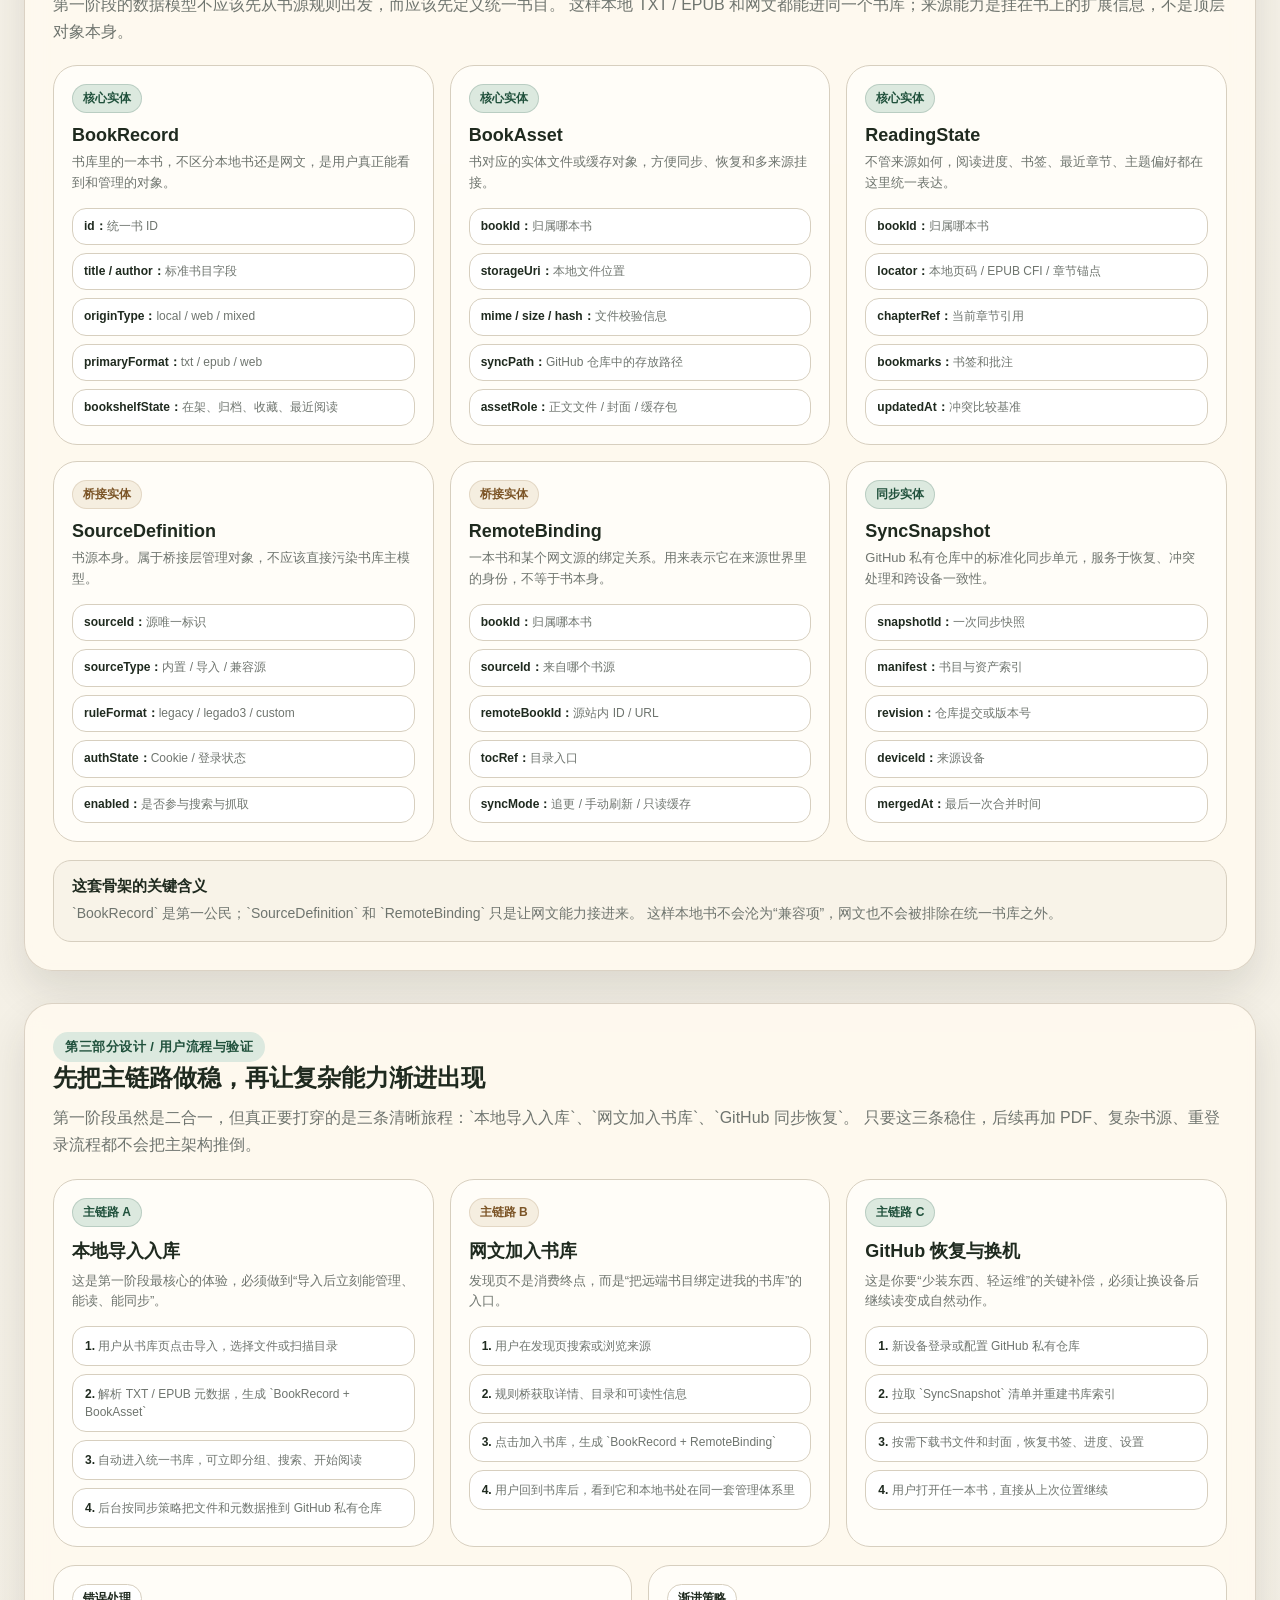
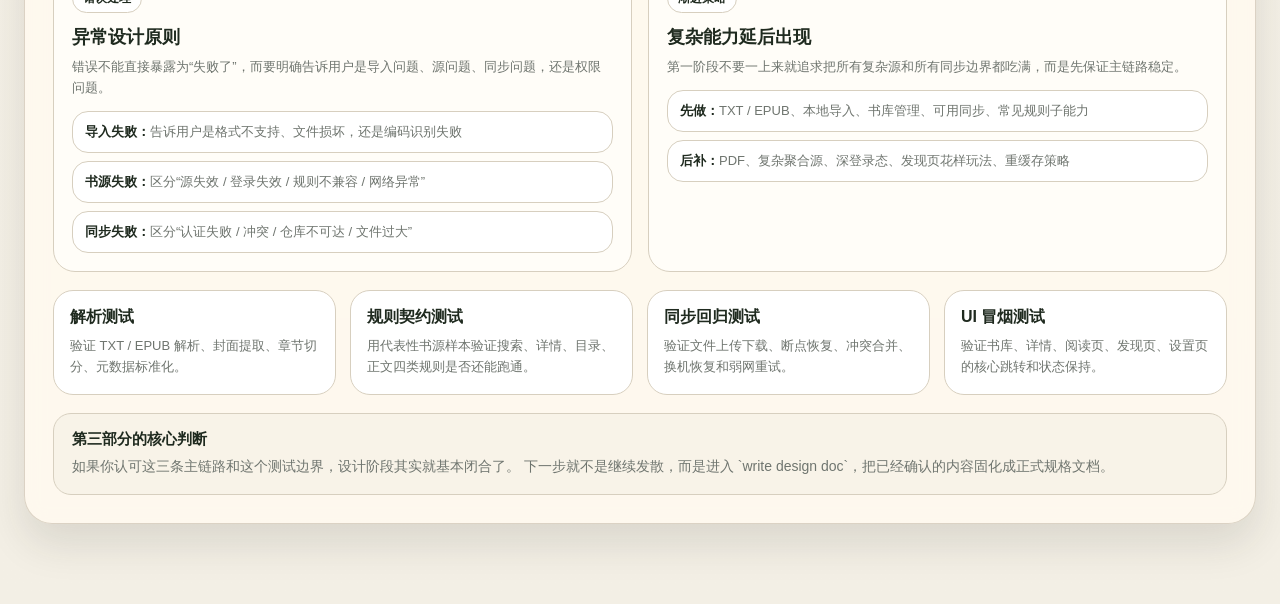
==== commit 4c7fcf88: "feat: add 1.0 release package" ====
--- a/.mockups/info-architecture.html
+++ b/.mockups/info-architecture.html
@@ -875,7 +875,7 @@
           <div class="status"><span>9:41</span><span>5G 82%</span></div>
           <div class="screen-body">
             <h2 class="screen-title">我的</h2>
-            <p class="screen-copy">低频但关键。同步、恢复、阅读设置、实验功能都在这里。</p>
+            <p class="screen-copy">低频但关键。同步、恢复、阅读设置、作者信息、项目入口和完整更新日志都在这里。</p>
             <div class="module-list">
               <div class="module">
                 <strong>GitHub 私有仓库同步</strong>
@@ -892,6 +892,10 @@
               <div class="module">
                 <strong>高级能力</strong>
                 <p>规则调试、日志导出、实验功能开关。</p>
+              </div>
+              <div class="module">
+                <strong>关于与项目</strong>
+                <p>作者：月亮满了 · 版本 1.0 · GitHub 项目链接 · 查看完整更新日志。</p>
               </div>
             </div>
           </div>
